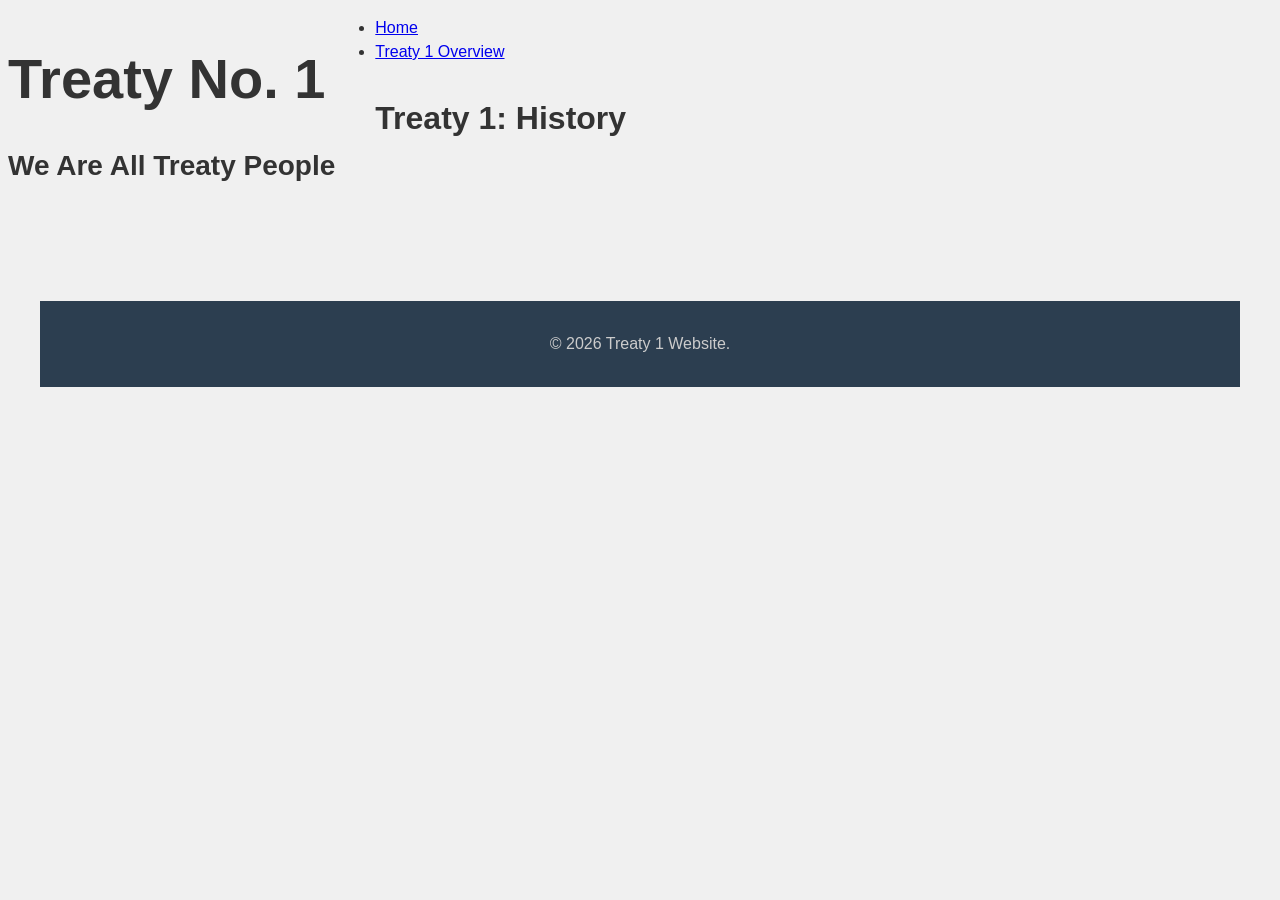
==== About treaties.html @ 109616f6 "Treaty1" ====
<!DOCTYPE html>
<html lang="en">
<head>
    <meta charset="UTF-8">
    <meta name="viewport" content="width=device-width, initial-scale=1.0, user-scalable=yes">
    <title>Treaty 1 | History, Terms & Modern Implementation</title>
    <link rel="stylesheet" href="stylesheet/style.css">
</head>
<body>
    <div class="w3-container w3-teal">
        <header>
            <div class="logo">
                <h1><span>Treaty No. 1</span></h1>
                <p class="tagline">We Are All Treaty People</p >
            </div>
            <nav>
                <ul>
                    <li><a href="index.html">Home</a ></li>
                    <li><a href="About treaties.html" class="active">Treaty 1 Overview</a ></li>
                </ul>
            </nav>
        </header>
        <main>
            <h1>Treaty 1: History</h1>
            <section class="content-block">
                <h2></h2>
                <div class="two-columns">
                    <div>
                        <p>
                        </p>
                    </div>
                    <img src="" alt="">
                </div>
            </section>

            <section class="content-block">
                <h2></h2>
                <div class="two-columns">
                    <figure>
                        <img src="">
                        <figcaption></figcaption>
                    </figure>
                    <figure>
                        <img src="">
                        <figcaption></figcaption>
                    </figure>
                </div>
            </section>

            <section class="content-block">
                <h2></h2>
                <p></p>
            </section>

            <section class="content-block">
                <h2></h2>
                <p></p>
            </section>

            <footer>
                <p>© 2026 Treaty 1 Website.</p>
            </footer>
        </div>
    </body>
</html>
---- stylesheet/style.css ----
body {
  font-family: Arial, Helvetica, sans-serif;
  background-color: #f0f0f0;
  color: #333;
  line-height: 1.5;
}

.nav {
  background-color: #080e51;
  color: white;
  padding: 10px 20px;
  overflow: hidden;
}

.logo {
  float: left;
  font-size: 28px;
  font-weight: bold;
  margin-right: 40px;
  line-height: 50px;
}

.nav nav {
  float: left;
}

.nav nav a {
  color: rgb(248, 246, 246);
  text-decoration: none;
  margin-right: 25px;
  font-size: 18px;
  line-height: 50px;
  display: inline-block;
}

.nav nav a:hover {
  text-decoration: underline;
  color: #f1c40f;
}

.hero {
  background-image: url('images/Backdrop.jpg');
  background-size: cover;
  background-position: center;
  height: 500px;
  position: relative;
  text-align: center;
  color: rgb(255, 255, 255);
}

.hero h1 {
  position: absolute;
  top: 50%; 
  left: 50%;
  transform: translate(-50%, -50%);
  font-size: 60px;
  background-color: rgba(0, 0, 0, 0.5);
  padding: 20px 40px;
  border-radius: 10px;
  width: 80%;
  max-width: 900px;
}


main {
  max-width: 1200px;
  margin: 30px auto;
  padding: 0 20px;
}

.content-row {
  background-color: white;
  margin-bottom: 40px;
  padding: 20px;
  border: 1px solid #ccc;
  border-radius: 8px;
    overflow: hidden;
}

<!--图片列和文字列-->
.col {
  width: 48%;
}

.img-col {
  float: left;
  margin-right: 4%;
}

.text-col {
  float: left;
}

<!--反向布局：图片在右，文字在左-->
.content-row.reverse .img-col {
  float: right;
  margin-left: 4%;
  margin-right: 0;
}

.content-row.reverse .text-col {
  float: left;
}

.img-col img {
  width: 60%;
  height: auto;
  border: 2px solid #aaa;
  border-radius: 5px;
}

.text-col h2 {
  font-size: 28px;
  color: #2c3e50;
  margin-bottom: 15px;
  border-left: 5px solid #e67e22;
  padding-left: 15px;
}

.text-col p {
  font-size: 16px;
  text-align: justify;
  margin-bottom: 15px;
}

.full-width-note {
  background-color: #c9c4c4;
  border-top: 3px solid #e67e22;
  border-bottom: 3px solid #e67e22;
  padding: 30px 20px;
  margin: 40px 0;
  text-align: center;
  font-size: 20px;
  color: #1a2b3c;
}

.full-width-note p {
  max-width: 800px;
  margin: 0 auto;
}

.learn-more {
  background-color: #d5dbdb;
  padding: 30px 20px;
  text-align: center;
  border-radius: 20px;
  margin-top: 35px;
}

.learn-more h2 {
  font-size: 35px;
  color: #352197;
  margin-bottom: 20px;
}

.learn-more nav ul {
  list-style: none;
  padding: 0;
}

.learn-more nav li {
  display: inline-block;
  margin: 0 10px;
}

.learn-more .nav-link {
  display: inline-block;
  background-color: #2c3e50;
  color: white;
  text-decoration: none;
  padding: 10px 25px;
  border-radius: 35px;
  font-size: 18px;
  border: 1px solid #1a2632;
}

.learn-more .nav-link:hover {
  background-color: #31fca8;
  border-color: #e67e22;
}

footer {
  background-color: #2c3e50;
  color: #ccc;
  text-align: center;
  padding: 15px;
  font-size: 16px;
  margin-top: 30px;
}

  .nav nav a {
    margin-right: 15px;
    font-size: 18px;
}

  .hero h1 {
    font-size: 40px;
    padding: 15px 20px;
    width: 90%;
  }
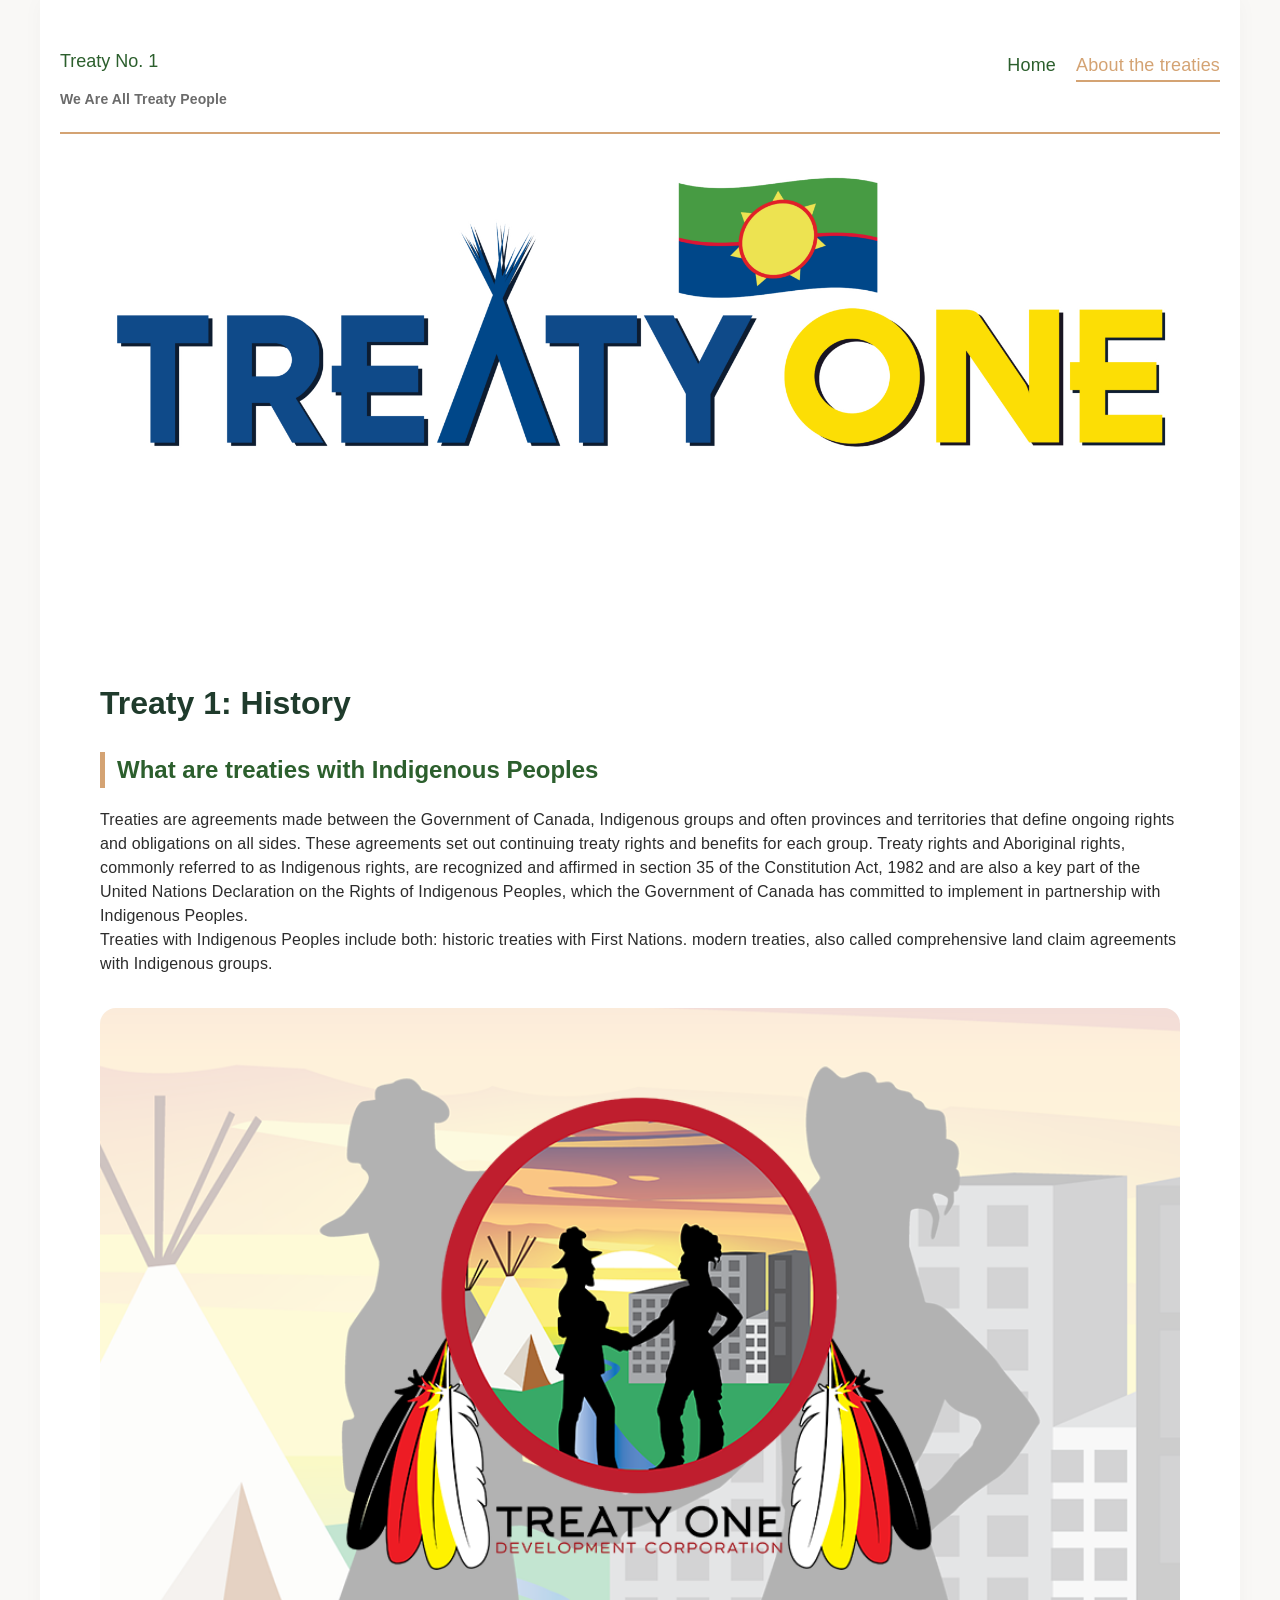
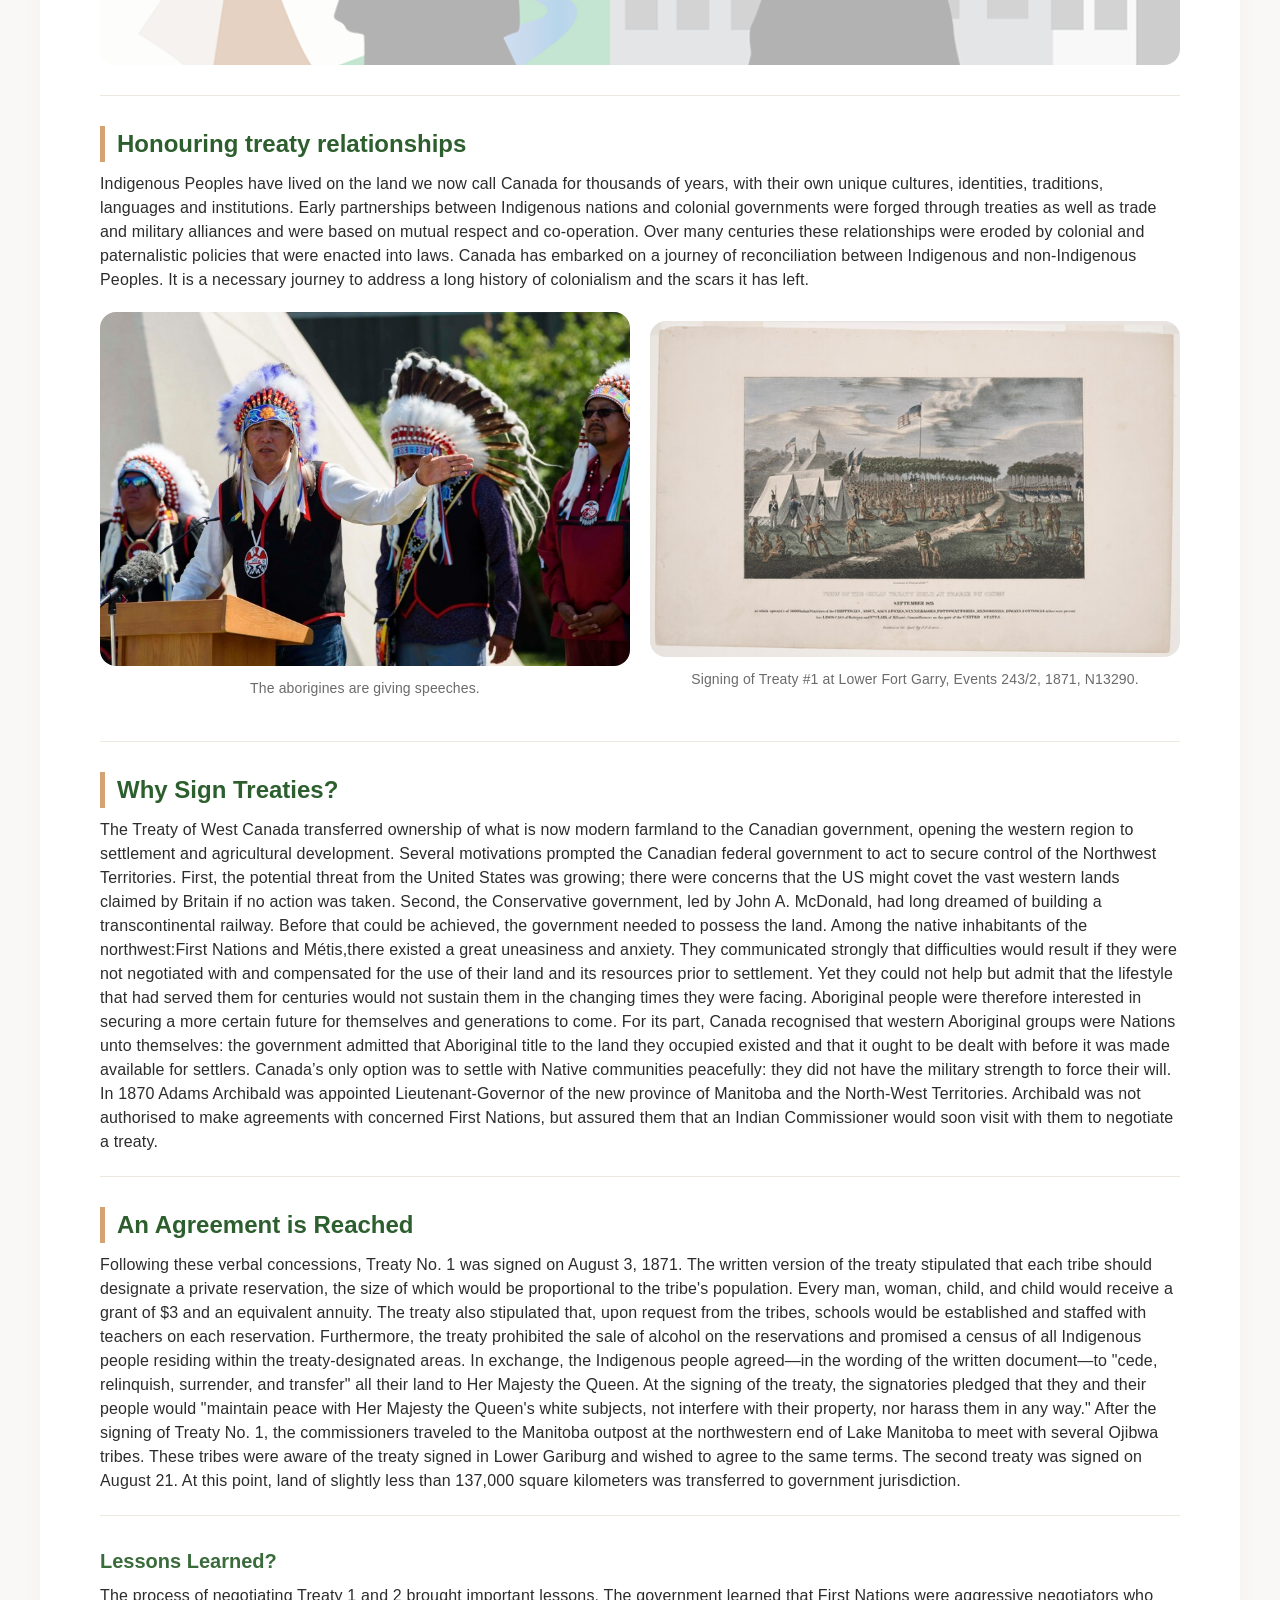
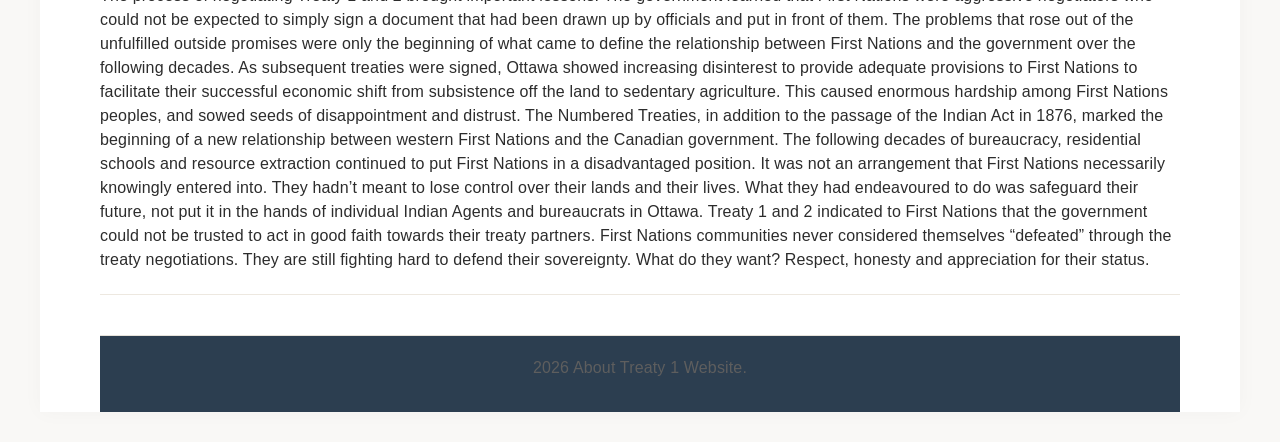
==== commit de035f78: "Treaty 1" ====
--- a/About treaties.html
+++ b/About treaties.html
@@ -1,3 +1,10 @@
+<!--
+Name: Emily Li
+Course:Web Development
+Teacher:Mr.Hardman
+School: PTC
+Date Last Modified: April 12, 2026
+-->
 <!DOCTYPE html>
 <html lang="en">
 <head>
@@ -5,60 +12,110 @@
     <meta name="viewport" content="width=device-width, initial-scale=1.0, user-scalable=yes">
     <title>Treaty 1 | History, Terms & Modern Implementation</title>
     <link rel="stylesheet" href="stylesheet/style.css">
+    <style>
+      .hero img {
+        width: 100%;
+      }
+    </style>
 </head>
 <body>
     <div class="w3-container w3-teal">
         <header>
             <div class="logo">
-                <h1><span>Treaty No. 1</span></h1>
+                <h3><span>Treaty No. 1</span></h3>
                 <p class="tagline">We Are All Treaty People</p >
             </div>
             <nav>
                 <ul>
                     <li><a href="index.html">Home</a ></li>
-                    <li><a href="About treaties.html" class="active">Treaty 1 Overview</a ></li>
+                    <li><a href="About treaties.html" class="active">About the treaties</a ></li>
                 </ul>
             </nav>
         </header>
         <main>
-            <h1>Treaty 1: History</h1>
+            <main>
+            <section class="hero">
+                <img src="images/T1N-Logo.jpg" alt="Treaty 1 Backdrop" class="hero-images" />
+            </section>
+                <h1>Treaty 1: History</h1>
             <section class="content-block">
-                <h2></h2>
+                <h2>What are treaties with Indigenous Peoples</h2>
                 <div class="two-columns">
                     <div>
-                        <p>
+                        <p>Treaties are agreements made between the Government of Canada, Indigenous groups and often provinces and territories that define ongoing rights and obligations on all sides.
+                           These agreements set out continuing treaty rights and benefits for each group. 
+                           Treaty rights and Aboriginal rights, commonly referred to as Indigenous rights, are recognized and affirmed in section 35 of the Constitution Act, 1982 and are also a key part of the United Nations Declaration on the Rights of Indigenous Peoples, which the Government of Canada has committed to implement in partnership with Indigenous Peoples.
+                           <br>
+                           Treaties with Indigenous Peoples include both:
+                           historic treaties with First Nations.
+                           modern treaties, also called comprehensive land claim agreements with Indigenous groups.
                         </p>
                     </div>
-                    <img src="" alt="">
+                    <img src="images/Logo.jpg" alt="Treaty 1 poster">
                 </div>
             </section>
 
             <section class="content-block">
-                <h2></h2>
+                <h2>Honouring treaty relationships</h2>
+                <p>Indigenous Peoples have lived on the land we now call Canada for thousands of years, with their own unique cultures, identities, traditions, languages and institutions.
+                   Early partnerships between Indigenous nations and colonial governments were forged through treaties as well as trade and military alliances and were based on mutual respect and co-operation. 
+                   Over many centuries these relationships were eroded by colonial and paternalistic policies that were enacted into laws.
+                   Canada has embarked on a journey of reconciliation between Indigenous and non-Indigenous Peoples. It is a necessary journey to address a long history of colonialism and the scars it has left.</p>
+                </p>
                 <div class="two-columns">
                     <figure>
-                        <img src="">
-                        <figcaption></figcaption>
+                        <img src="images/TREATY_1_COMMEMORATION.jpg" alt="The aborigines gathered together to give a speeches.">
+                        <figcaption>The aborigines are giving speeches.</figcaption>
                     </figure>
                     <figure>
-                        <img src="">
-                        <figcaption></figcaption>
+                        <img src="images/Great Treaty Held.jpg" alt="The signing of Treaty 1">
+                        <figcaption> Signing of Treaty #1 at Lower Fort Garry, Events 243/2, 1871, N13290.</figcaption>
                     </figure>
                 </div>
             </section>
 
             <section class="content-block">
-                <h2></h2>
-                <p></p>
+                <h2>Why Sign Treaties?</h2>
+                <p>The Treaty of West Canada transferred ownership of what is now modern farmland to the Canadian government, opening the western region to settlement and agricultural development. 
+                   Several motivations prompted the Canadian federal government to act to secure control of the Northwest Territories. First, the potential threat from the United States was growing; 
+                   there were concerns that the US might covet the vast western lands claimed by Britain if no action was taken. Second, the Conservative government, led by John A. McDonald, had long dreamed of building a transcontinental railway. 
+                   Before that could be achieved, the government needed to possess the land.
+                   Among the native inhabitants of the northwest:First Nations and Métis,there existed a great uneasiness and anxiety. They communicated strongly that difficulties would result if they were not negotiated with and compensated for the use of their land and its resources prior to settlement. 
+                   Yet they could not help but admit that the lifestyle that had served them for centuries would not sustain them in the changing times they were facing. Aboriginal people were therefore interested in securing a more certain future for themselves and generations to come.
+                   For its part, Canada recognised that western Aboriginal groups were Nations unto themselves: the government admitted that Aboriginal title to the land they occupied existed and that it ought to be dealt with before it was made available for settlers. 
+                   Canada’s only option was to settle with Native communities peacefully: they did not have the military strength to force their will. In 1870 Adams Archibald was appointed Lieutenant-Governor of the new province of Manitoba and the North-West Territories. 
+                   Archibald was not authorised to make agreements with concerned First Nations, but assured them that an Indian Commissioner would soon visit with them to negotiate a treaty.
+                </p>
             </section>
 
             <section class="content-block">
-                <h2></h2>
-                <p></p>
+                <h2>An Agreement is Reached</h2>
+                <p>Following these verbal concessions, Treaty No. 1 was signed on August 3, 1871. The written version of the treaty stipulated that each tribe should designate a private reservation, the size of which would be proportional to the tribe's population. 
+                    Every man, woman, child, and child would receive a grant of $3 and an equivalent annuity. The treaty also stipulated that, upon request from the tribes, schools would be established and staffed with teachers on each reservation. 
+                    Furthermore, the treaty prohibited the sale of alcohol on the reservations and promised a census of all Indigenous people residing within the treaty-designated areas.
+                   In exchange, the Indigenous people agreed—in the wording of the written document—to "cede, relinquish, surrender, and transfer" all their land to Her Majesty the Queen. 
+                   At the signing of the treaty, the signatories pledged that they and their people would "maintain peace with Her Majesty the Queen's white subjects, not interfere with their property, nor harass them in any way." 
+                   After the signing of Treaty No. 1, the commissioners traveled to the Manitoba outpost at the northwestern end of Lake Manitoba to meet with several Ojibwa tribes. These tribes were aware of the treaty signed in Lower Gariburg and wished to agree to the same terms. 
+                   The second treaty was signed on August 21. At this point, land of slightly less than 137,000 square kilometers was transferred to government jurisdiction.
+                </p>
+            </section>
+
+            <section class="content-block">
+                <h3>Lessons Learned?</h3>
+                <p>The process of negotiating Treaty 1 and 2 brought important lessons. The government learned that First Nations were aggressive negotiators who could not be expected to simply sign a document that had been drawn up by officials and put in front of them. 
+                   The problems that rose out of the unfulfilled outside promises were only the beginning of what came to define the relationship between First Nations and the government over the following decades. 
+                   As subsequent treaties were signed, Ottawa showed increasing disinterest to provide adequate provisions to First Nations to facilitate their successful economic shift from subsistence off the land to sedentary agriculture. 
+                   This caused enormous hardship among First Nations peoples, and sowed seeds of disappointment and distrust.
+                   The Numbered Treaties, in addition to the passage of the Indian Act in 1876, marked the beginning of a new relationship between western First Nations and the Canadian government. The following decades of bureaucracy, residential schools and resource extraction continued to put First Nations in a disadvantaged position. 
+                   It was not an arrangement that First Nations necessarily knowingly entered into. 
+                   They hadn’t meant to lose control over their lands and their lives. 
+                   What they had endeavoured to do was safeguard their future, not put it in the hands of individual Indian Agents and bureaucrats in Ottawa. Treaty 1 and 2 indicated to First Nations that the government could not be trusted to act in good faith towards their treaty partners.
+                   First Nations communities never considered themselves “defeated” through the treaty negotiations. They are still fighting hard to defend their sovereignty. What do they want? Respect, honesty and appreciation for their status.
+                </p>
             </section>
 
             <footer>
-                <p>© 2026 Treaty 1 Website.</p>
+                <p>2026 About Treaty 1 Website.</p>
             </footer>
         </div>
     </body>
--- a/stylesheet/style.css
+++ b/stylesheet/style.css
@@ -50,7 +50,7 @@
 
 .hero h1 {
   position: absolute;
-  top: 50%; 
+  top: 50%;
   left: 50%;
   transform: translate(-50%, -50%);
   font-size: 60px;
@@ -74,11 +74,10 @@
   padding: 20px;
   border: 1px solid #ccc;
   border-radius: 8px;
-    overflow: hidden;
-}
-
-<!--图片列和文字列-->
-.col {
+  overflow: hidden;
+}
+
+<!--图片列和文字列-->.col {
   width: 48%;
 }
 
@@ -91,8 +90,7 @@
   float: left;
 }
 
-<!--反向布局：图片在右，文字在左-->
-.content-row.reverse .img-col {
+<!--反向布局：图片在右，文字在左-->.content-row.reverse .img-col {
   float: right;
   margin-left: 4%;
   margin-right: 0;
@@ -188,13 +186,254 @@
   margin-top: 30px;
 }
 
-  .nav nav a {
-    margin-right: 15px;
-    font-size: 18px;
-}
-
-  .hero h1 {
-    font-size: 40px;
-    padding: 15px 20px;
-    width: 90%;
+.nav nav a {
+  margin-right: 15px;
+  font-size: 18px;
+}
+
+.hero h1 {
+  font-size: 40px;
+  padding: 15px 20px;
+  width: 90%;
+}
+
+
+html {
+  font-size: 62.5%;
+  line-height: 1.5;
+}
+
+body {
+  font-size: 1.6rem;
+}
+
+* {
+  margin: 0;
+  padding: 0;
+  box-sizing: border-box;
+}
+
+body {
+  font-family: 'Segoe UI', Roboto, Helvetica, Arial, sans-serif;
+  background-color: #F9F8F6;
+  color: #2C2C2C;
+}
+
+.w3-container {
+  max-width: 1200px;
+  margin: 0 auto;
+  padding: 0 2rem;
+  background-color: #FFFFFF;
+  box-shadow: 0 0 20px rgba(0, 0, 0, 0.03);
+}
+
+.w3-teal {
+  background-color: #FFFFFF;
+}
+
+header {
+  display: flex;
+  justify-content: space-between;
+  align-items: center;
+  flex-wrap: wrap;
+  padding: 2rem 0 1rem;
+  border-bottom: 2px solid #D4A373;
+  margin-bottom: 2rem;
+}
+
+.logo h3 {
+  font-size: 2rem;
+  margin-bottom: 0;
+  color: #2C5F2D;
+}
+
+.logo h3 span {
+  font-size: 1.8rem;
+  font-weight: normal;
+}
+
+.tagline {
+  font-size: 1.4rem;
+  color: #6B6B6B;
+  margin-top: 0.3rem;
+}
+
+nav ul {
+  display: flex;
+  gap: 2rem;
+  list-style: none;
+}
+
+nav a {
+  text-decoration: none;
+  font-size: 1.8rem;
+  font-weight: 500;
+  color: #2C5F2D;
+  padding: 0.5rem 0;
+  transition: color 0.2s;
+}
+
+nav a:hover,
+nav a.active {
+  color: #D4A373;
+  border-bottom: 2px solid #D4A373;
+}
+
+h1 {
+  font-size: 3.2rem;
+  font-weight: 700;
+  line-height: 1.2;
+  color: #1F3B2C;
+  margin: 1.5rem 0 1rem;
+}
+
+h2 {
+  font-size: 2.4rem;
+  font-weight: 600;
+  margin: 2rem 0 1rem;
+  color: #2C5F2D;
+  border-left: 5px solid #D4A373;
+  padding-left: 1.2rem;
+}
+
+h3 {
+  font-size: 2rem;
+  font-weight: 600;
+  margin: 1.5rem 0 0.8rem;
+  color: #3A6B3B;
+}
+
+p,
+li,
+figcaption {
+  font-size: 1.6rem;
+  line-height: 1.5;
+  letter-spacing: 0.01em;
+  word-spacing: normal;
+  margin-bottom: 1.2rem;
+}
+
+ul,
+ol {
+  margin-bottom: 1.2rem;
+  padding-left: 2rem;
+}
+
+li {
+  margin: 0.6rem 0;
+}
+
+.content-block {
+  margin: 3rem 0;
+  padding-bottom: 1rem;
+  border-bottom: 1px solid #EDE8E0;
+}
+
+.two-columns {
+  display: flex;
+  flex-wrap: wrap;
+  gap: 2rem;
+  margin: 2rem 0;
+  align-items: center;
+}
+
+.two-columns>div,
+.two-columns>figure {
+  flex: 1;
+}
+
+.two-columns img {
+  width: 100%;
+  border-radius: 16px;
+}
+
+figure {
+  margin: 0;
+}
+
+figcaption {
+  font-size: 1.4rem;
+  color: #6B6B6B;
+  text-align: center;
+  margin-top: 0.5rem;
+}
+
+.hero {
+  position: relative;
+  margin-bottom: 2rem;
+  border-radius: 16px;
+  overflow: hidden;
+}
+
+.hero img {
+  width: 100%;
+  max-height: 400px;
+  object-fit: cover;
+  display: block;
+}
+
+.hero-images {
+  width: 100%;
+}
+
+a:not(nav a) {
+  color: #2C5F2D;
+  text-decoration-thickness: 2px;
+}
+
+a:not(nav a):hover {
+  color: #D4A373;
+}
+
+button,
+.button,
+.quick-facts a {
+  display: inline-block;
+  background-color: #2C5F2D;
+  color: white;
+  padding: 0.8rem 1.6rem;
+  border-radius: 8px;
+  font-weight: 600;
+  text-decoration: none;
+  transition: background-color 0.2s;
+}
+
+button:hover,
+.button:hover,
+.quick-facts a:hover {
+  background-color: #D4A373;
+  color: #1F1F1F;
+}
+
+footer {
+  margin-top: 4rem;
+  padding: 2rem 0;
+  text-align: center;
+  border-top: 1px solid #E6E2DA;
+  font-size: 1.4rem;
+  color: #5E5E5E;
+}
+
+@media (max-width: 768px) {
+  header {
+    flex-direction: column;
+    text-align: center;
+    gap: 1rem;
   }
+
+  .two-columns {
+    flex-direction: column;
+  }
+
+  .w3-container {
+    padding: 0 1.5rem;
+  }
+
+  h1 {
+    font-size: 2.8rem;
+  }
+
+  h2 {
+    font-size: 2.2rem;
+  }
+}
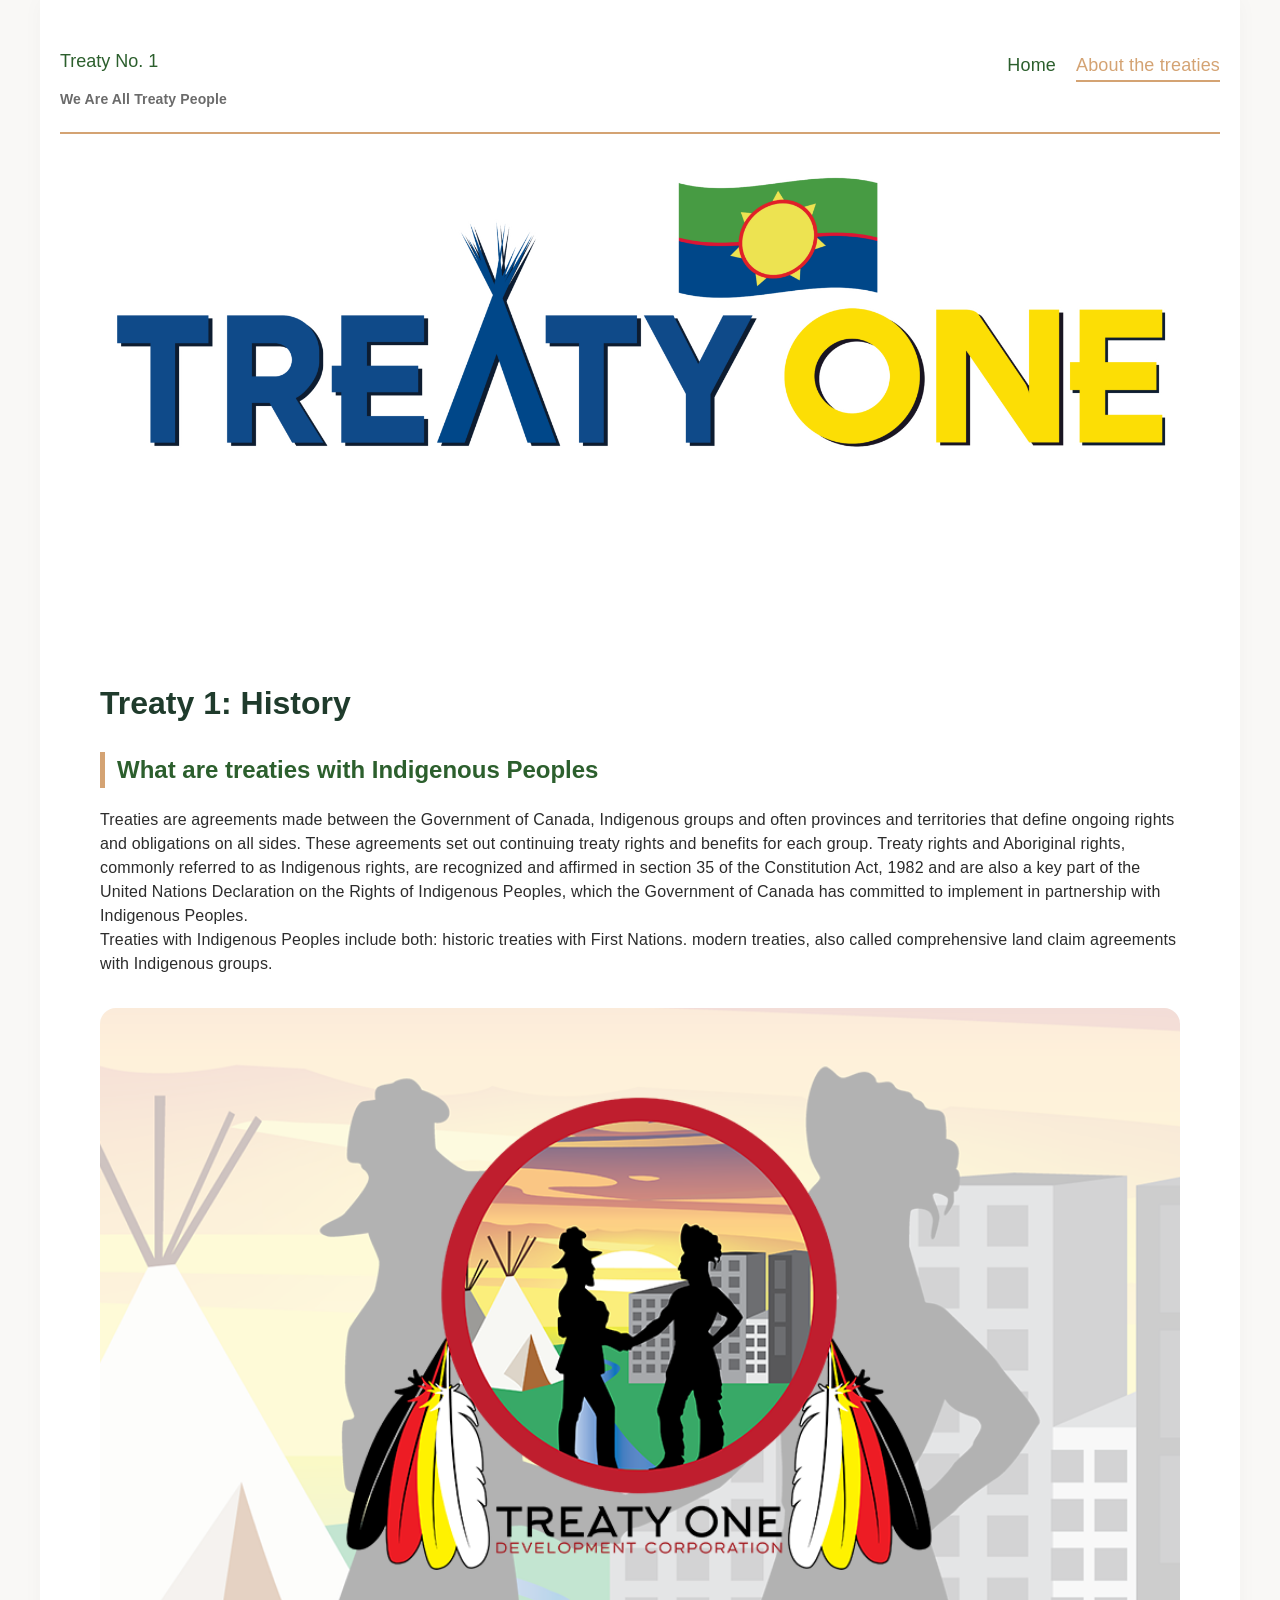
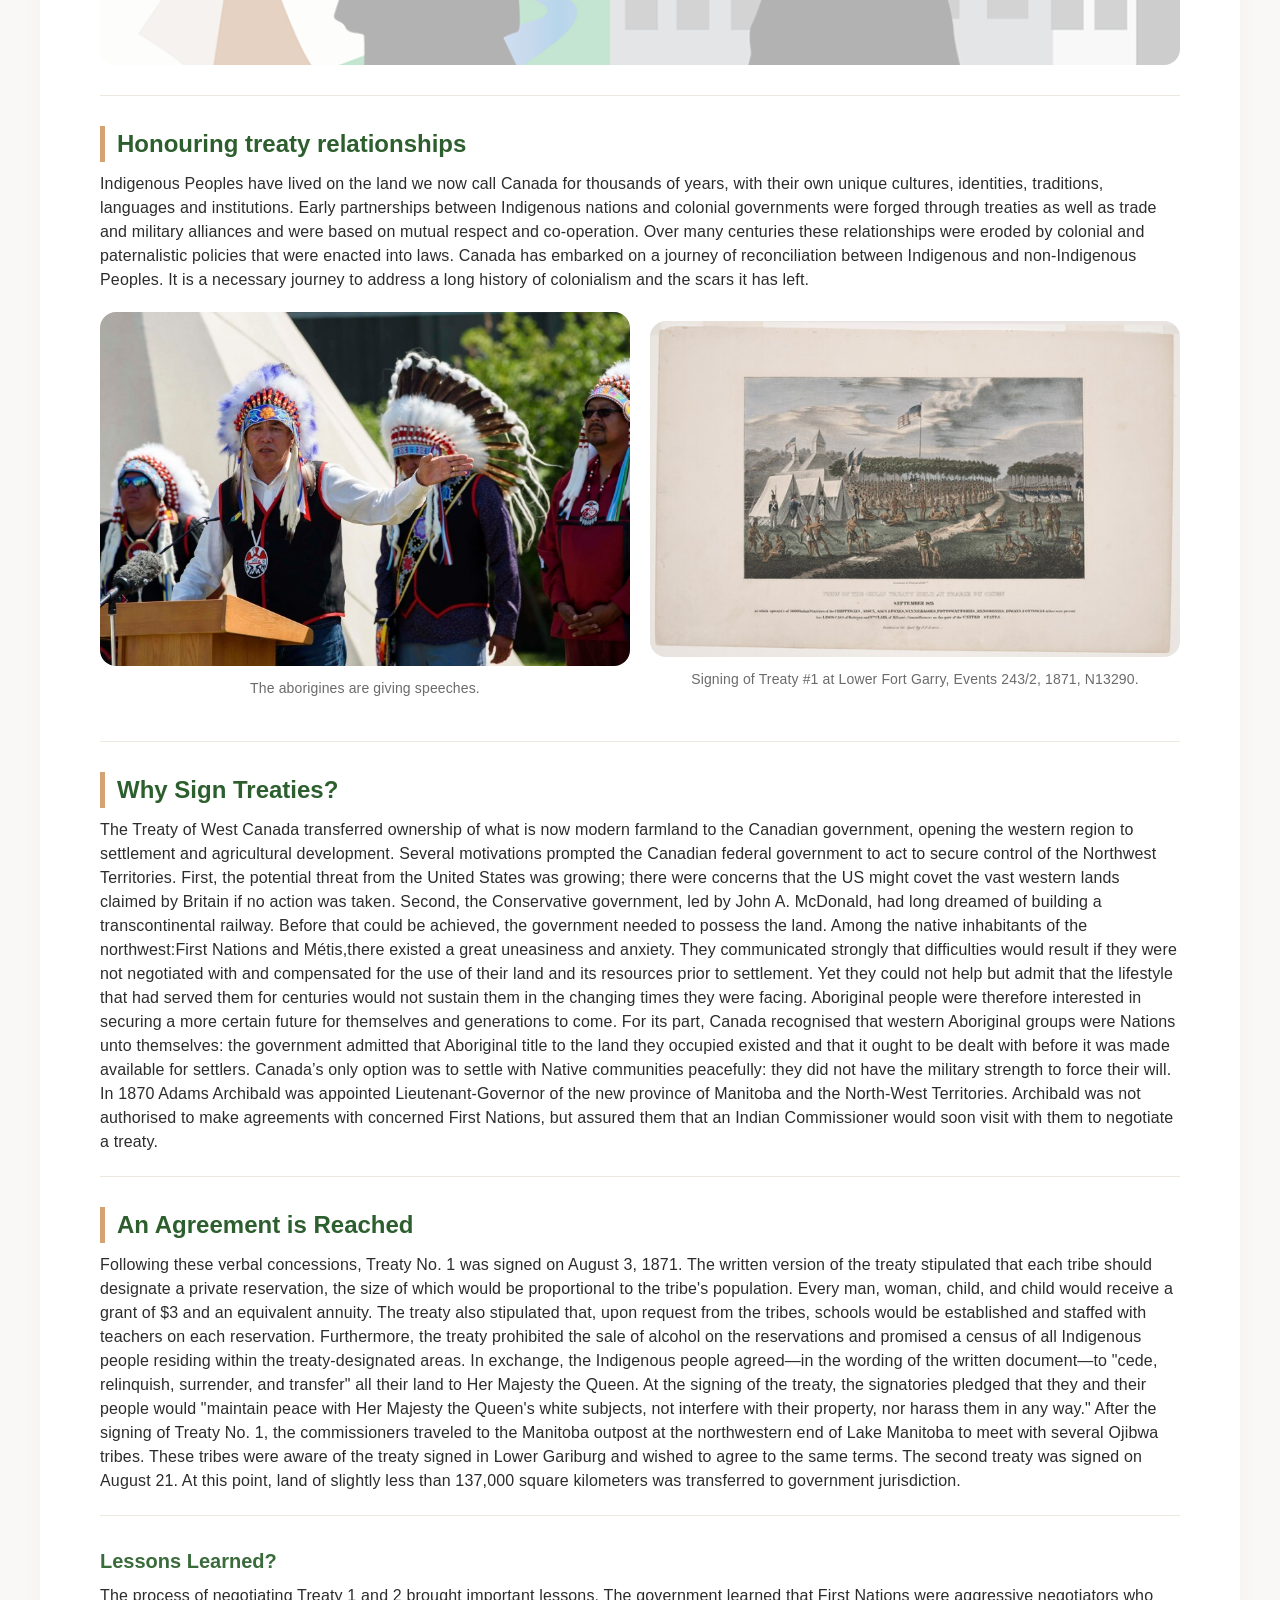
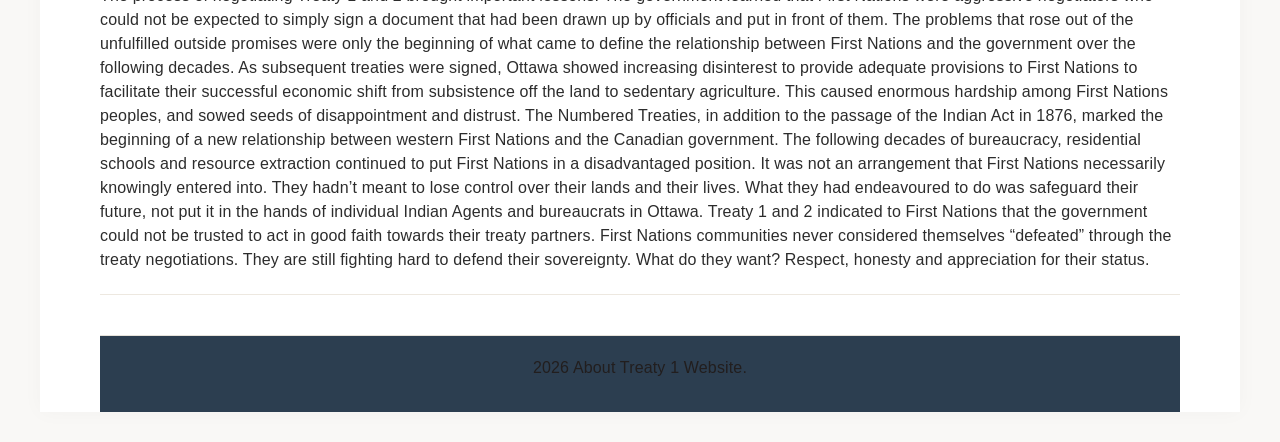
==== commit 998f1ca8: "Treaty 1" ====
--- a/About treaties.html
+++ b/About treaties.html
@@ -37,6 +37,8 @@
             <section class="hero">
                 <img src="images/T1N-Logo.jpg" alt="Treaty 1 Backdrop" class="hero-images" />
             </section>
+            <!-- Content Sections -->
+            <!-- About the Treaty History Section -->
                 <h1>Treaty 1: History</h1>
             <section class="content-block">
                 <h2>What are treaties with Indigenous Peoples</h2>
@@ -55,6 +57,7 @@
                 </div>
             </section>
 
+            <!-- Honouring treaty relationships Section -->
             <section class="content-block">
                 <h2>Honouring treaty relationships</h2>
                 <p>Indigenous Peoples have lived on the land we now call Canada for thousands of years, with their own unique cultures, identities, traditions, languages and institutions.
@@ -74,6 +77,7 @@
                 </div>
             </section>
 
+            <!-- Why sign treaties Section -->
             <section class="content-block">
                 <h2>Why Sign Treaties?</h2>
                 <p>The Treaty of West Canada transferred ownership of what is now modern farmland to the Canadian government, opening the western region to settlement and agricultural development. 
@@ -88,6 +92,7 @@
                 </p>
             </section>
 
+            <!-- An Agreement is Reached Section -->
             <section class="content-block">
                 <h2>An Agreement is Reached</h2>
                 <p>Following these verbal concessions, Treaty No. 1 was signed on August 3, 1871. The written version of the treaty stipulated that each tribe should designate a private reservation, the size of which would be proportional to the tribe's population. 
@@ -100,6 +105,7 @@
                 </p>
             </section>
 
+            <!-- Lessons Learned Section -->
             <section class="content-block">
                 <h3>Lessons Learned?</h3>
                 <p>The process of negotiating Treaty 1 and 2 brought important lessons. The government learned that First Nations were aggressive negotiators who could not be expected to simply sign a document that had been drawn up by officials and put in front of them. 
@@ -114,6 +120,7 @@
                 </p>
             </section>
 
+            <!-- Footer Section -->
             <footer>
                 <p>2026 About Treaty 1 Website.</p>
             </footer>
--- a/stylesheet/style.css
+++ b/stylesheet/style.css
@@ -377,19 +377,19 @@
 }
 
 a:not(nav a) {
-  color: #2C5F2D;
+  color: #242725;
   text-decoration-thickness: 2px;
 }
 
 a:not(nav a):hover {
-  color: #D4A373;
+  color: #edf164;
 }
 
 button,
 .button,
 .quick-facts a {
   display: inline-block;
-  background-color: #2C5F2D;
+  background-color: #8c9c32;
   color: white;
   padding: 0.8rem 1.6rem;
   border-radius: 8px;
@@ -411,7 +411,7 @@
   text-align: center;
   border-top: 1px solid #E6E2DA;
   font-size: 1.4rem;
-  color: #5E5E5E;
+  color: #221e1e;
 }
 
 @media (max-width: 768px) {
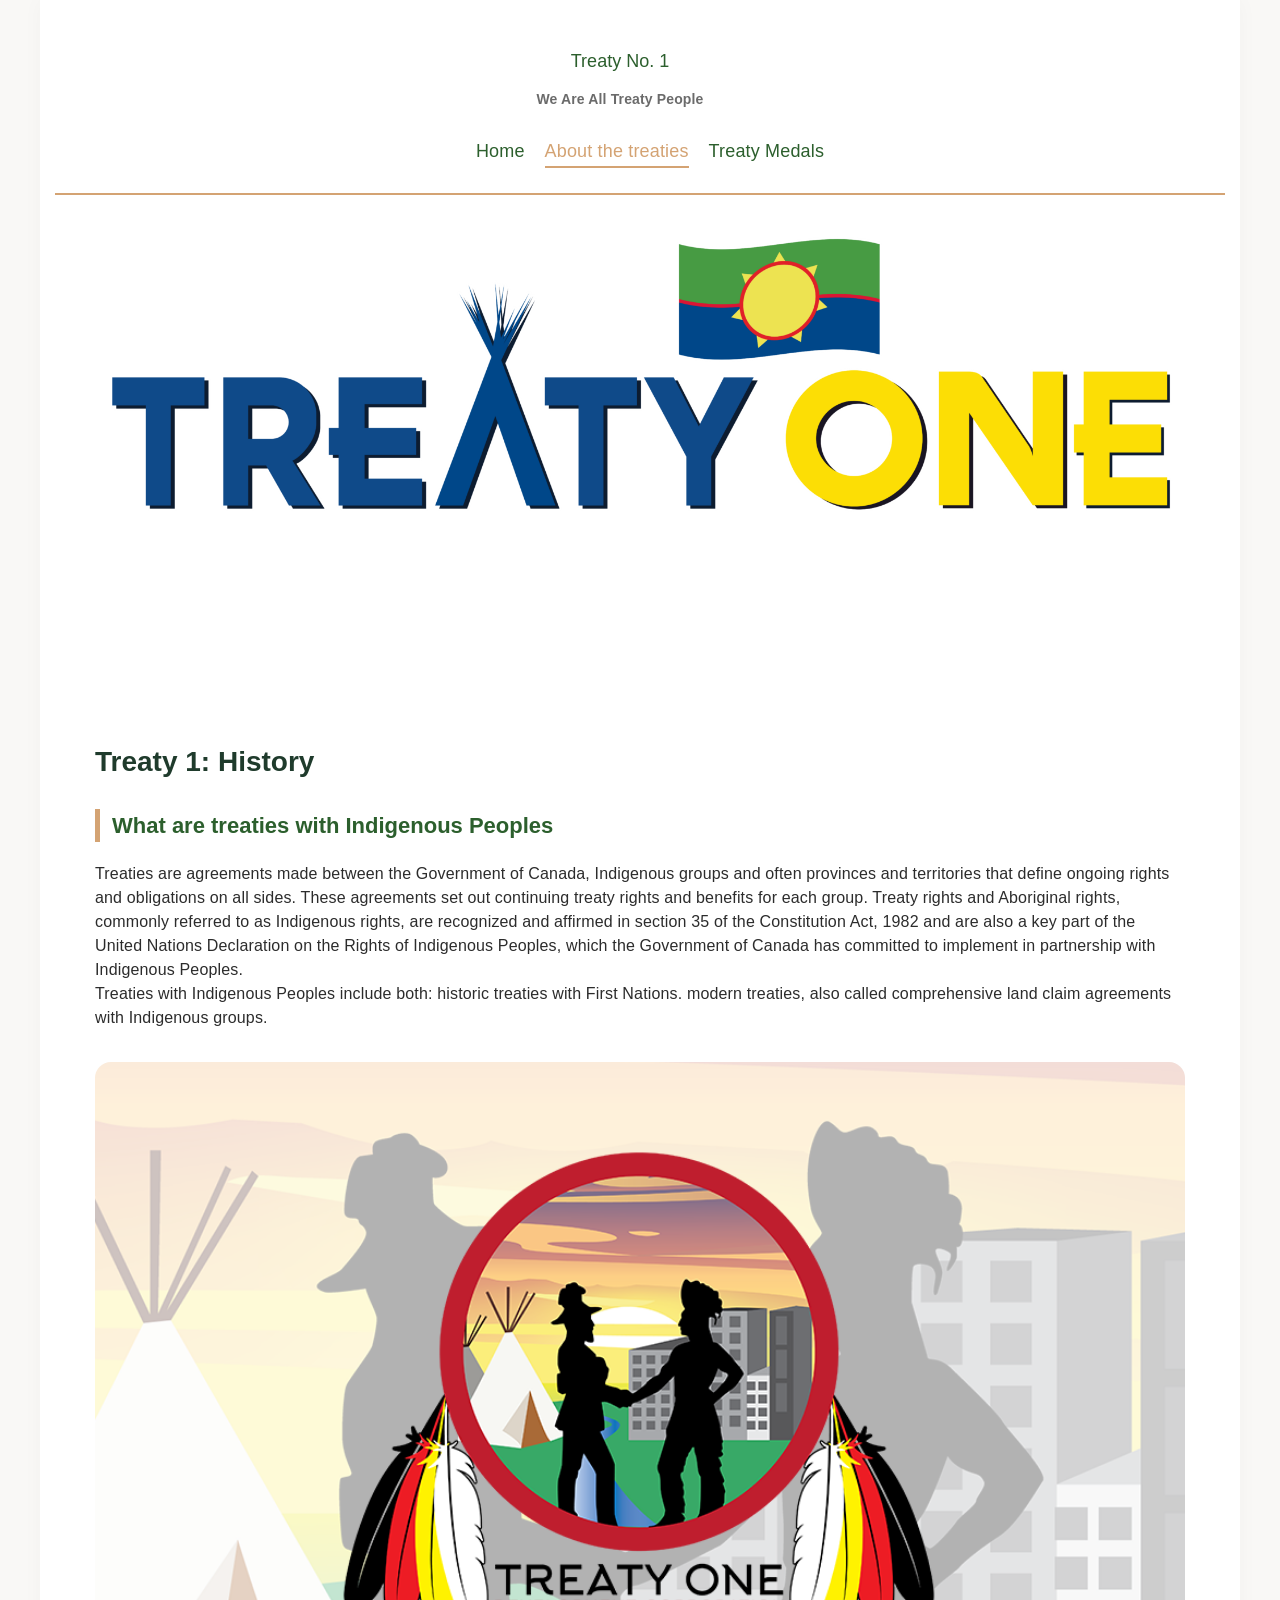
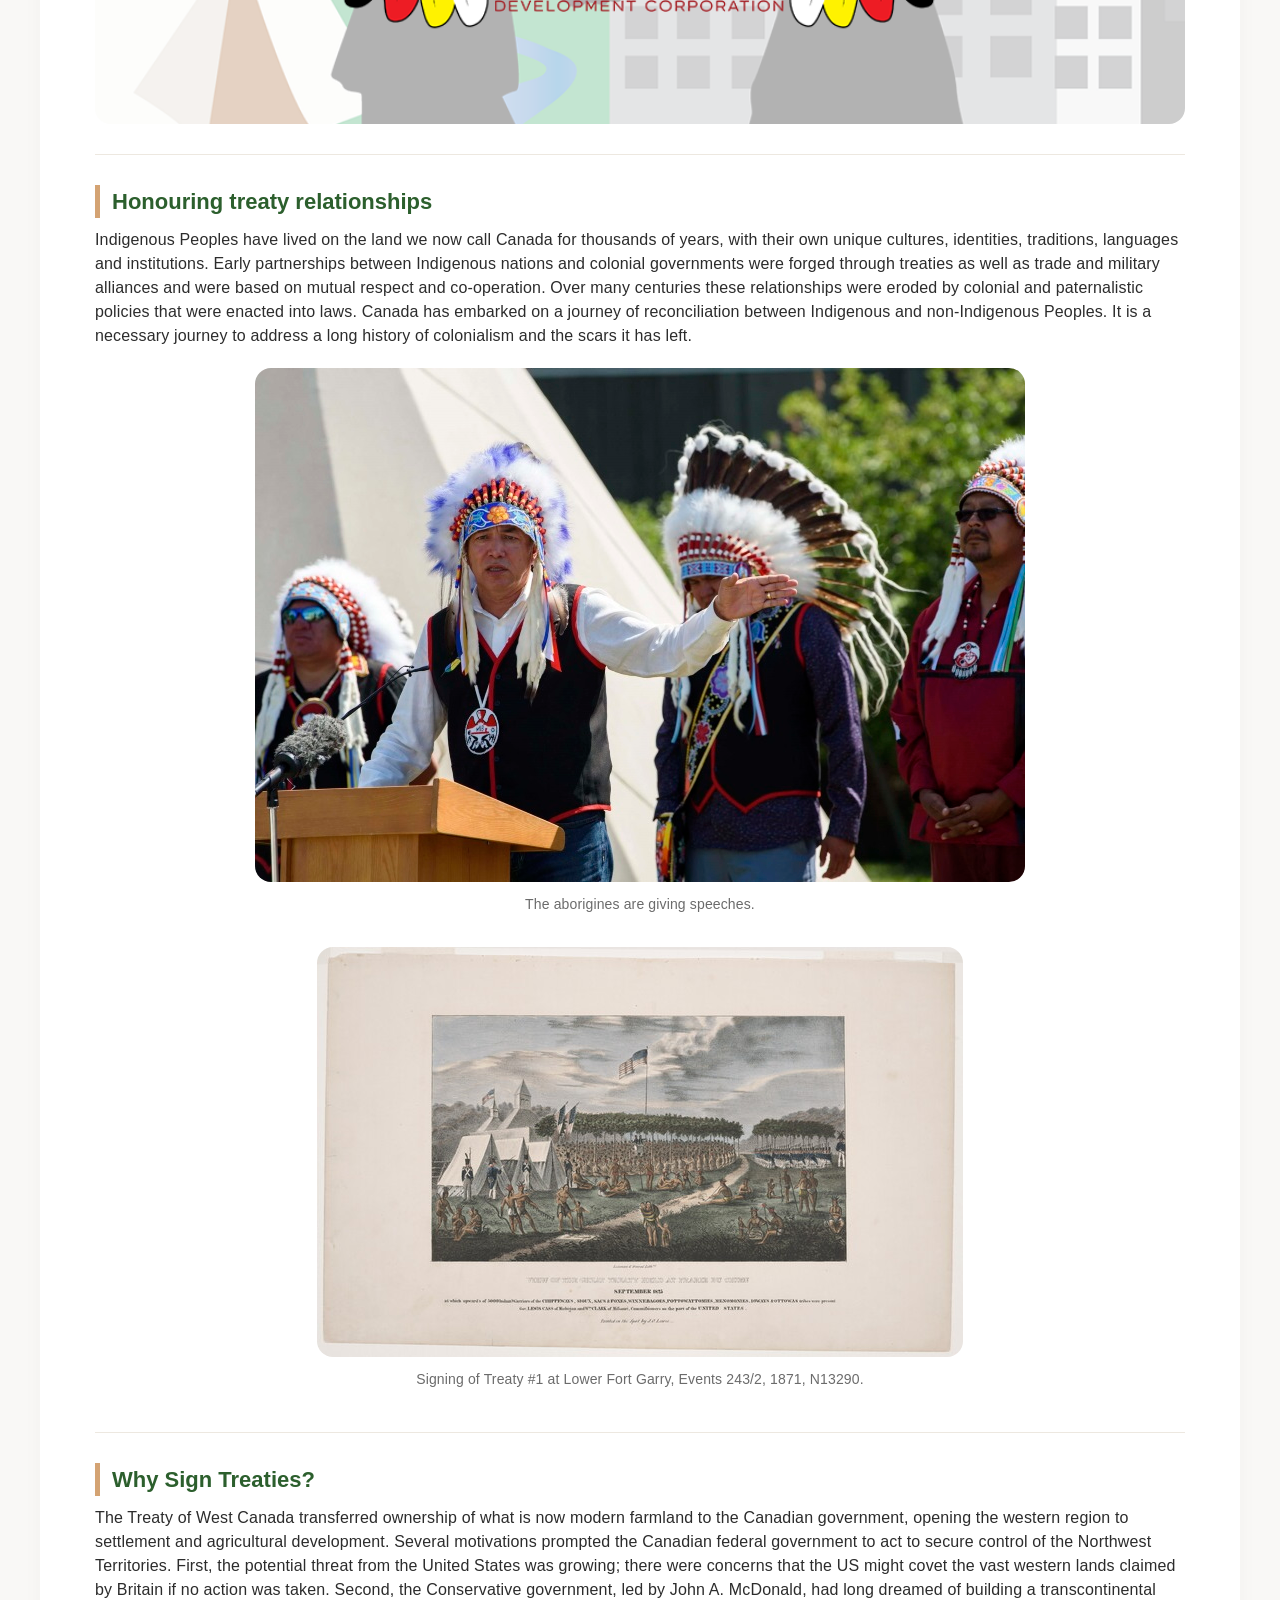
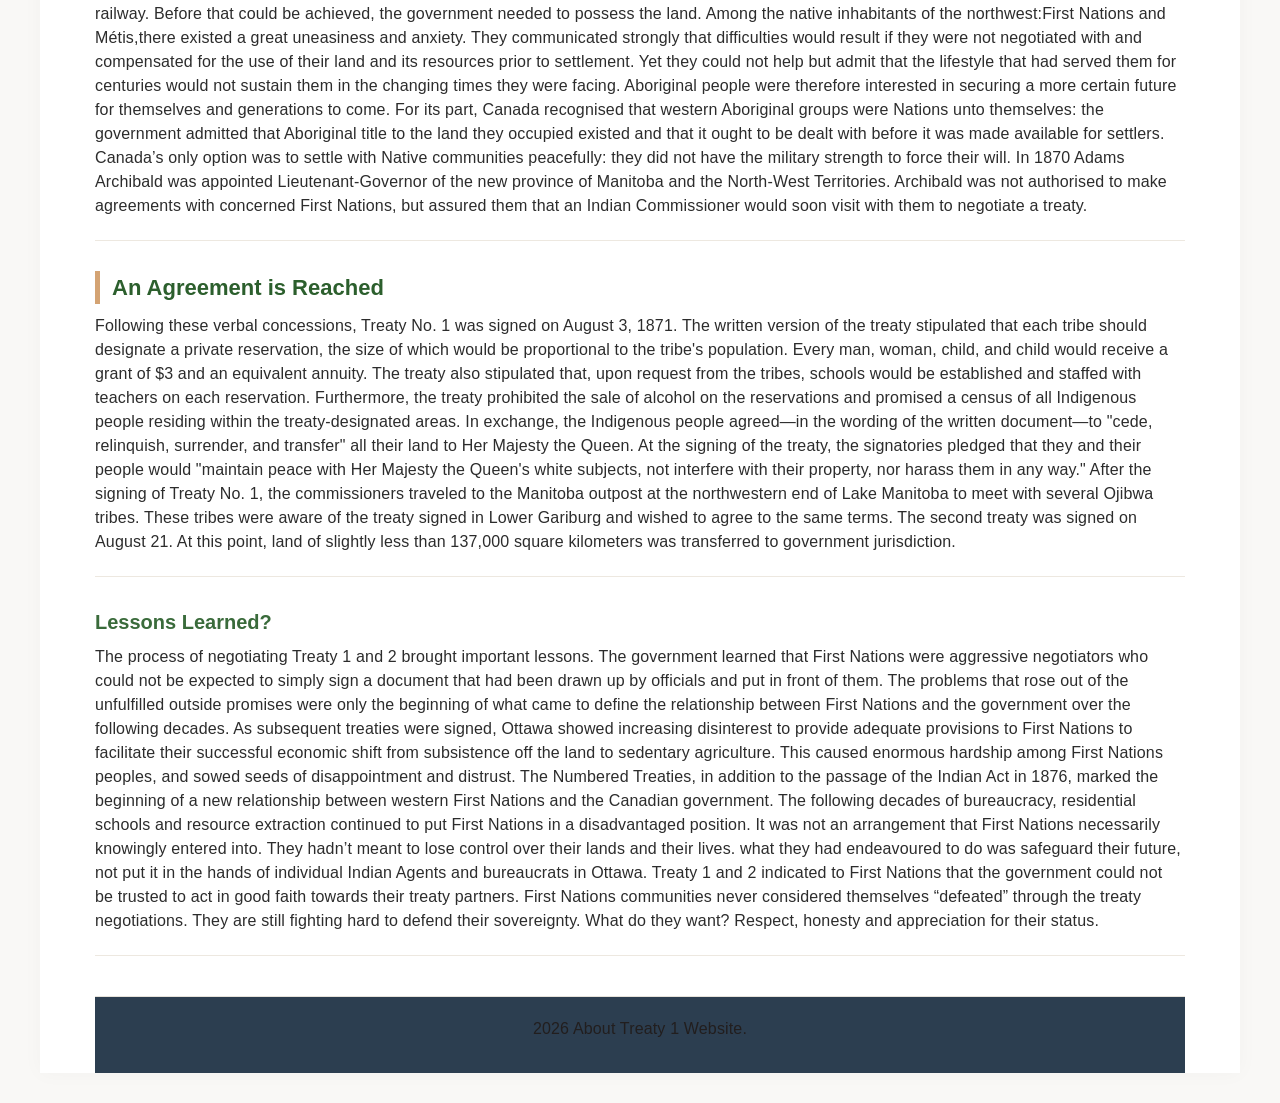
==== commit 369cb3e8: "1" ====
--- a/About treaties.html
+++ b/About treaties.html
@@ -13,9 +13,9 @@
     <title>Treaty 1 | History, Terms & Modern Implementation</title>
     <link rel="stylesheet" href="stylesheet/style.css">
     <style>
-      .hero img {
+    .hero img {
         width: 100%;
-      }
+    }
     </style>
 </head>
 <body>
@@ -29,6 +29,7 @@
                 <ul>
                     <li><a href="index.html">Home</a ></li>
                     <li><a href="About treaties.html" class="active">About the treaties</a ></li>
+                    <li><a href="Treaty Medals.html">Treaty Medals</a ></li>
                 </ul>
             </nav>
         </header>
@@ -45,13 +46,13 @@
                 <div class="two-columns">
                     <div>
                         <p>Treaties are agreements made between the Government of Canada, Indigenous groups and often provinces and territories that define ongoing rights and obligations on all sides.
-                           These agreements set out continuing treaty rights and benefits for each group. 
-                           Treaty rights and Aboriginal rights, commonly referred to as Indigenous rights, are recognized and affirmed in section 35 of the Constitution Act, 1982 and are also a key part of the United Nations Declaration on the Rights of Indigenous Peoples, which the Government of Canada has committed to implement in partnership with Indigenous Peoples.
-                           <br>
-                           Treaties with Indigenous Peoples include both:
-                           historic treaties with First Nations.
-                           modern treaties, also called comprehensive land claim agreements with Indigenous groups.
-                        </p>
+                        These agreements set out continuing treaty rights and benefits for each group. 
+                        Treaty rights and Aboriginal rights, commonly referred to as Indigenous rights, are recognized and affirmed in section 35 of the Constitution Act, 1982 and are also a key part of the United Nations Declaration on the Rights of Indigenous Peoples, which the Government of Canada has committed to implement in partnership with Indigenous Peoples.
+                        <br>
+                        Treaties with Indigenous Peoples include both:
+                        historic treaties with First Nations.
+                        modern treaties, also called comprehensive land claim agreements with Indigenous groups.
+                    </p>
                     </div>
                     <img src="images/Logo.jpg" alt="Treaty 1 poster">
                 </div>
@@ -61,9 +62,9 @@
             <section class="content-block">
                 <h2>Honouring treaty relationships</h2>
                 <p>Indigenous Peoples have lived on the land we now call Canada for thousands of years, with their own unique cultures, identities, traditions, languages and institutions.
-                   Early partnerships between Indigenous nations and colonial governments were forged through treaties as well as trade and military alliances and were based on mutual respect and co-operation. 
-                   Over many centuries these relationships were eroded by colonial and paternalistic policies that were enacted into laws.
-                   Canada has embarked on a journey of reconciliation between Indigenous and non-Indigenous Peoples. It is a necessary journey to address a long history of colonialism and the scars it has left.</p>
+                    Early partnerships between Indigenous nations and colonial governments were forged through treaties as well as trade and military alliances and were based on mutual respect and co-operation. 
+                    Over many centuries these relationships were eroded by colonial and paternalistic policies that were enacted into laws.
+                    Canada has embarked on a journey of reconciliation between Indigenous and non-Indigenous Peoples. It is a necessary journey to address a long history of colonialism and the scars it has left.
                 </p>
                 <div class="two-columns">
                     <figure>
@@ -81,14 +82,14 @@
             <section class="content-block">
                 <h2>Why Sign Treaties?</h2>
                 <p>The Treaty of West Canada transferred ownership of what is now modern farmland to the Canadian government, opening the western region to settlement and agricultural development. 
-                   Several motivations prompted the Canadian federal government to act to secure control of the Northwest Territories. First, the potential threat from the United States was growing; 
-                   there were concerns that the US might covet the vast western lands claimed by Britain if no action was taken. Second, the Conservative government, led by John A. McDonald, had long dreamed of building a transcontinental railway. 
-                   Before that could be achieved, the government needed to possess the land.
-                   Among the native inhabitants of the northwest:First Nations and Métis,there existed a great uneasiness and anxiety. They communicated strongly that difficulties would result if they were not negotiated with and compensated for the use of their land and its resources prior to settlement. 
-                   Yet they could not help but admit that the lifestyle that had served them for centuries would not sustain them in the changing times they were facing. Aboriginal people were therefore interested in securing a more certain future for themselves and generations to come.
-                   For its part, Canada recognised that western Aboriginal groups were Nations unto themselves: the government admitted that Aboriginal title to the land they occupied existed and that it ought to be dealt with before it was made available for settlers. 
-                   Canada’s only option was to settle with Native communities peacefully: they did not have the military strength to force their will. In 1870 Adams Archibald was appointed Lieutenant-Governor of the new province of Manitoba and the North-West Territories. 
-                   Archibald was not authorised to make agreements with concerned First Nations, but assured them that an Indian Commissioner would soon visit with them to negotiate a treaty.
+                    Several motivations prompted the Canadian federal government to act to secure control of the Northwest Territories. First, the potential threat from the United States was growing; 
+                    there were concerns that the US might covet the vast western lands claimed by Britain if no action was taken. Second, the Conservative government, led by John A. McDonald, had long dreamed of building a transcontinental railway. 
+                    Before that could be achieved, the government needed to possess the land.
+                    Among the native inhabitants of the northwest:First Nations and Métis,there existed a great uneasiness and anxiety. They communicated strongly that difficulties would result if they were not negotiated with and compensated for the use of their land and its resources prior to settlement. 
+                    Yet they could not help but admit that the lifestyle that had served them for centuries would not sustain them in the changing times they were facing. Aboriginal people were therefore interested in securing a more certain future for themselves and generations to come.
+                    For its part, Canada recognised that western Aboriginal groups were Nations unto themselves: the government admitted that Aboriginal title to the land they occupied existed and that it ought to be dealt with before it was made available for settlers. 
+                    Canada’s only option was to settle with Native communities peacefully: they did not have the military strength to force their will. In 1870 Adams Archibald was appointed Lieutenant-Governor of the new province of Manitoba and the North-West Territories. 
+                    Archibald was not authorised to make agreements with concerned First Nations, but assured them that an Indian Commissioner would soon visit with them to negotiate a treaty.
                 </p>
             </section>
 
@@ -98,10 +99,10 @@
                 <p>Following these verbal concessions, Treaty No. 1 was signed on August 3, 1871. The written version of the treaty stipulated that each tribe should designate a private reservation, the size of which would be proportional to the tribe's population. 
                     Every man, woman, child, and child would receive a grant of $3 and an equivalent annuity. The treaty also stipulated that, upon request from the tribes, schools would be established and staffed with teachers on each reservation. 
                     Furthermore, the treaty prohibited the sale of alcohol on the reservations and promised a census of all Indigenous people residing within the treaty-designated areas.
-                   In exchange, the Indigenous people agreed—in the wording of the written document—to "cede, relinquish, surrender, and transfer" all their land to Her Majesty the Queen. 
-                   At the signing of the treaty, the signatories pledged that they and their people would "maintain peace with Her Majesty the Queen's white subjects, not interfere with their property, nor harass them in any way." 
-                   After the signing of Treaty No. 1, the commissioners traveled to the Manitoba outpost at the northwestern end of Lake Manitoba to meet with several Ojibwa tribes. These tribes were aware of the treaty signed in Lower Gariburg and wished to agree to the same terms. 
-                   The second treaty was signed on August 21. At this point, land of slightly less than 137,000 square kilometers was transferred to government jurisdiction.
+                    In exchange, the Indigenous people agreed—in the wording of the written document—to "cede, relinquish, surrender, and transfer" all their land to Her Majesty the Queen. 
+                    At the signing of the treaty, the signatories pledged that they and their people would "maintain peace with Her Majesty the Queen's white subjects, not interfere with their property, nor harass them in any way." 
+                    After the signing of Treaty No. 1, the commissioners traveled to the Manitoba outpost at the northwestern end of Lake Manitoba to meet with several Ojibwa tribes. These tribes were aware of the treaty signed in Lower Gariburg and wished to agree to the same terms. 
+                    The second treaty was signed on August 21. At this point, land of slightly less than 137,000 square kilometers was transferred to government jurisdiction.
                 </p>
             </section>
 
@@ -109,14 +110,14 @@
             <section class="content-block">
                 <h3>Lessons Learned?</h3>
                 <p>The process of negotiating Treaty 1 and 2 brought important lessons. The government learned that First Nations were aggressive negotiators who could not be expected to simply sign a document that had been drawn up by officials and put in front of them. 
-                   The problems that rose out of the unfulfilled outside promises were only the beginning of what came to define the relationship between First Nations and the government over the following decades. 
-                   As subsequent treaties were signed, Ottawa showed increasing disinterest to provide adequate provisions to First Nations to facilitate their successful economic shift from subsistence off the land to sedentary agriculture. 
-                   This caused enormous hardship among First Nations peoples, and sowed seeds of disappointment and distrust.
-                   The Numbered Treaties, in addition to the passage of the Indian Act in 1876, marked the beginning of a new relationship between western First Nations and the Canadian government. The following decades of bureaucracy, residential schools and resource extraction continued to put First Nations in a disadvantaged position. 
-                   It was not an arrangement that First Nations necessarily knowingly entered into. 
-                   They hadn’t meant to lose control over their lands and their lives. 
-                   What they had endeavoured to do was safeguard their future, not put it in the hands of individual Indian Agents and bureaucrats in Ottawa. Treaty 1 and 2 indicated to First Nations that the government could not be trusted to act in good faith towards their treaty partners.
-                   First Nations communities never considered themselves “defeated” through the treaty negotiations. They are still fighting hard to defend their sovereignty. What do they want? Respect, honesty and appreciation for their status.
+                    The problems that rose out of the unfulfilled outside promises were only the beginning of what came to define the relationship between First Nations and the government over the following decades. 
+                    As subsequent treaties were signed, Ottawa showed increasing disinterest to provide adequate provisions to First Nations to facilitate their successful economic shift from subsistence off the land to sedentary agriculture. 
+                    This caused enormous hardship among First Nations peoples, and sowed seeds of disappointment and distrust.
+                    The Numbered Treaties, in addition to the passage of the Indian Act in 1876, marked the beginning of a new relationship between western First Nations and the Canadian government. The following decades of bureaucracy, residential schools and resource extraction continued to put First Nations in a disadvantaged position. 
+                    It was not an arrangement that First Nations necessarily knowingly entered into. 
+                    They hadn’t meant to lose control over their lands and their lives. 
+                    what they had endeavoured to do was safeguard their future, not put it in the hands of individual Indian Agents and bureaucrats in Ottawa. Treaty 1 and 2 indicated to First Nations that the government could not be trusted to act in good faith towards their treaty partners.
+                    First Nations communities never considered themselves “defeated” through the treaty negotiations. They are still fighting hard to defend their sovereignty. What do they want? Respect, honesty and appreciation for their status.
                 </p>
             </section>
 
--- a/stylesheet/style.css
+++ b/stylesheet/style.css
@@ -415,6 +415,7 @@
 }
 
 @media (max-width: 768px) {
+}
   header {
     flex-direction: column;
     text-align: center;
@@ -436,4 +437,6 @@
   h2 {
     font-size: 2.2rem;
   }
-}+
+
+
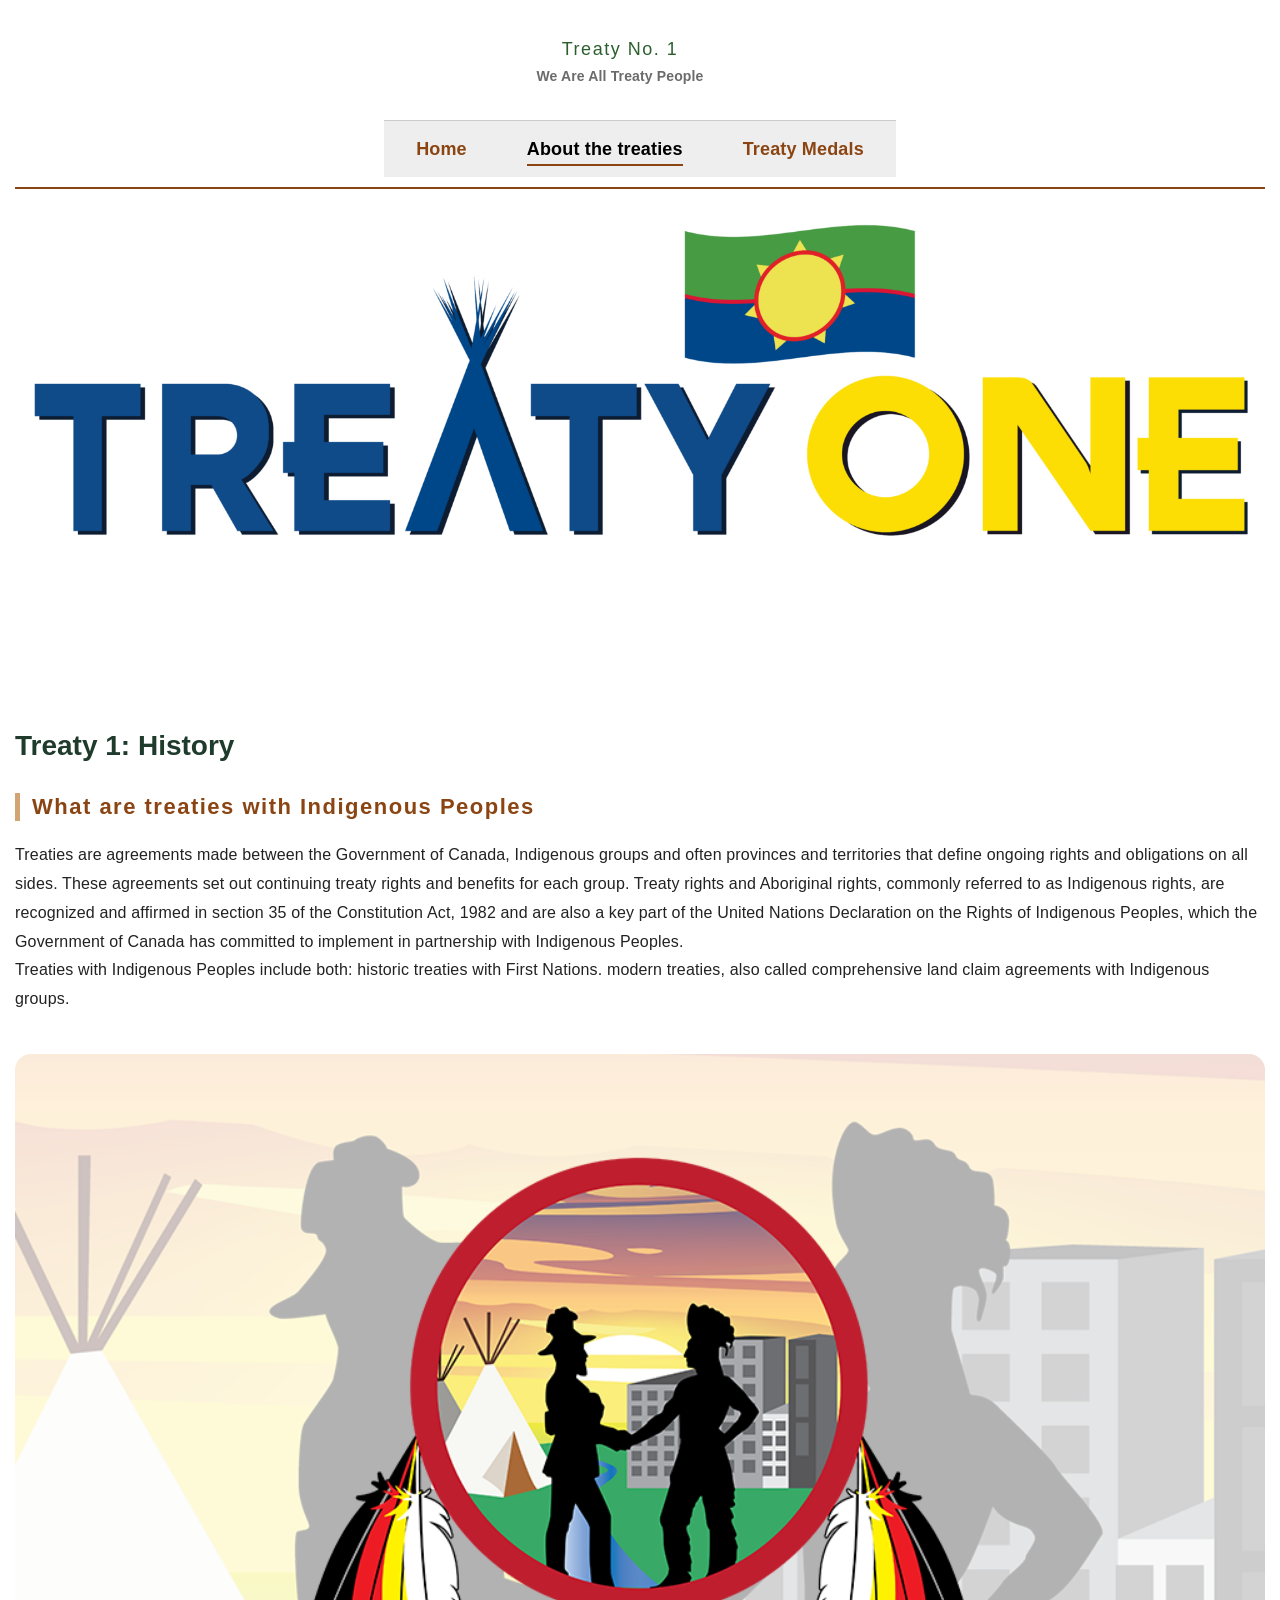
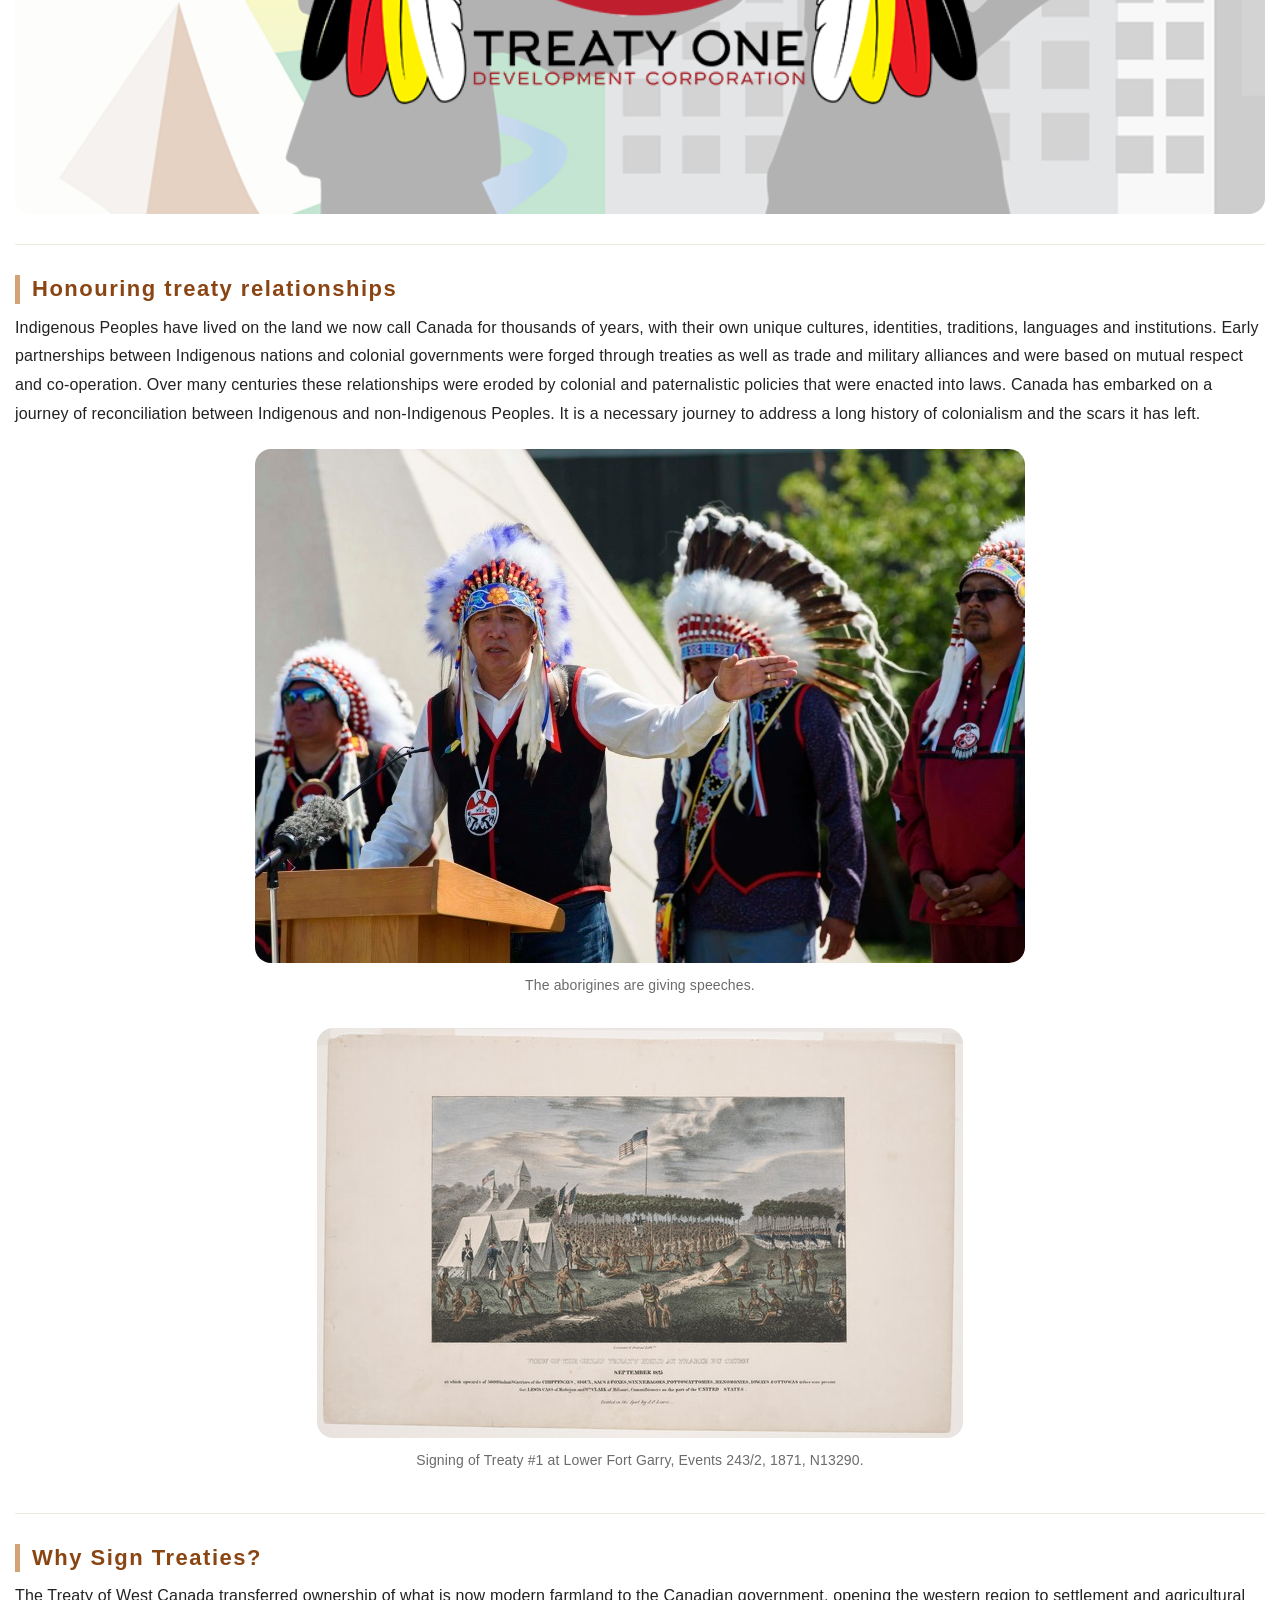
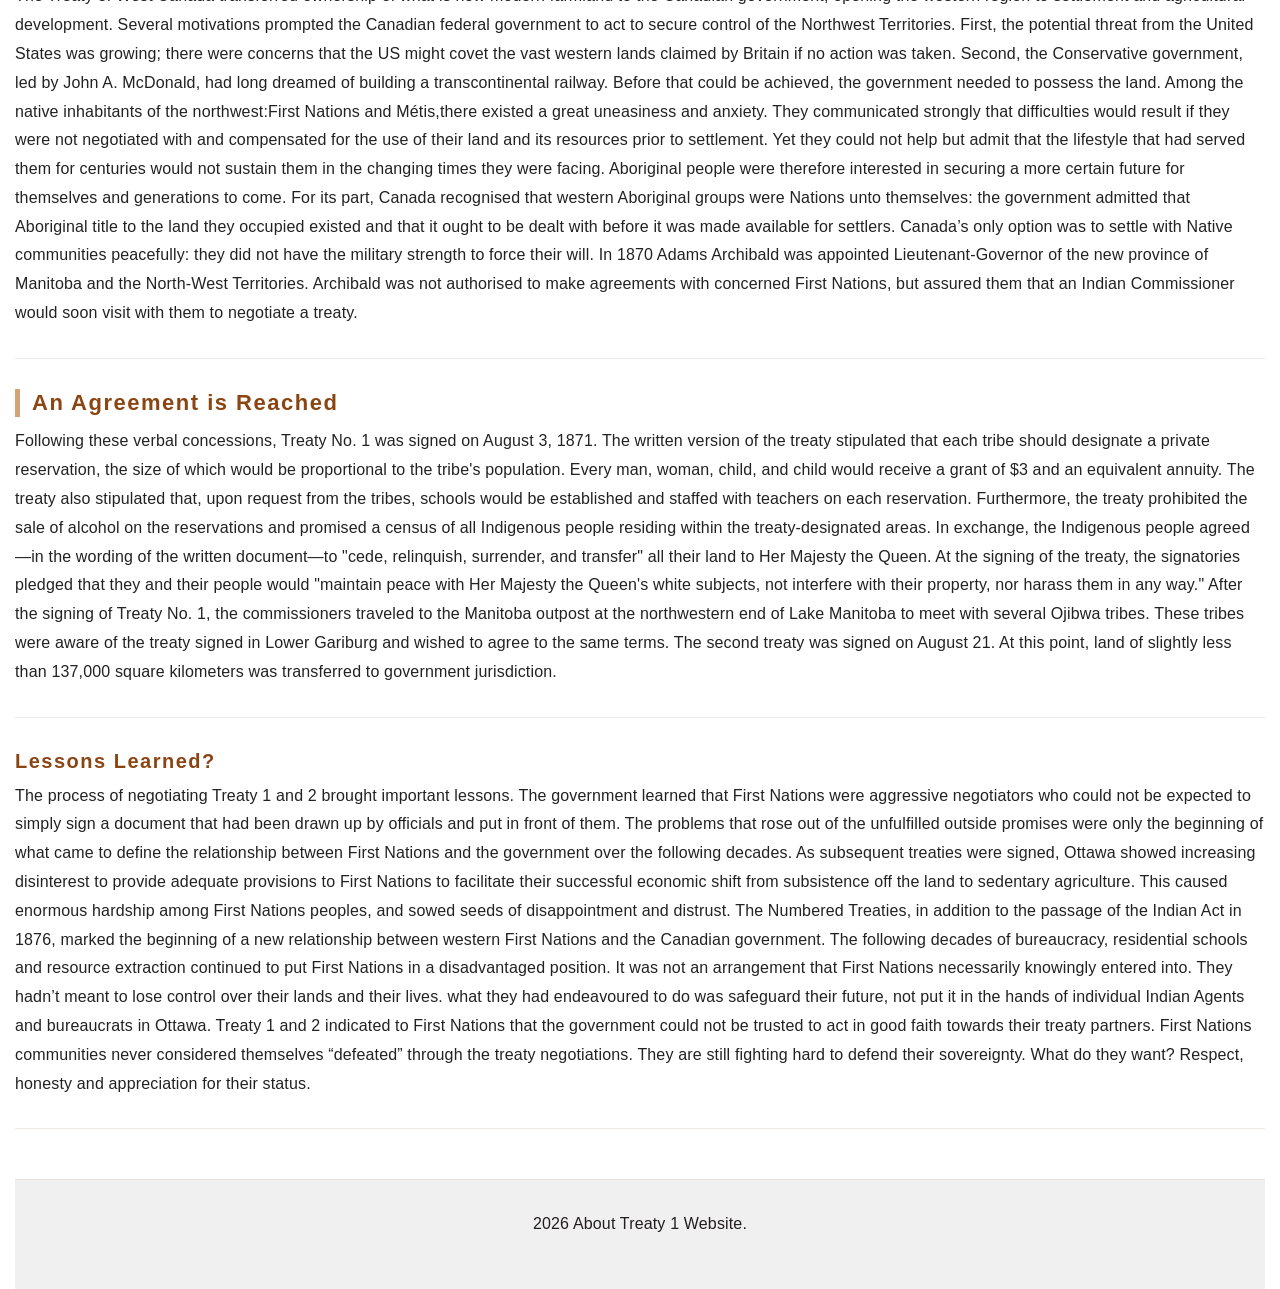
==== commit 0186bfd1: "1" ====
--- a/About treaties.html
+++ b/About treaties.html
@@ -18,7 +18,7 @@
     }
     </style>
 </head>
-<body>
+<body class="Treaties-page">
     <div class="w3-container w3-teal">
         <header>
             <div class="logo">
--- a/stylesheet/style.css
+++ b/stylesheet/style.css
@@ -62,7 +62,7 @@
 }
 
 
-main {
+.Treaty1-page  main {
   max-width: 1200px;
   margin: 30px auto;
   padding: 0 20px;
@@ -219,7 +219,7 @@
   color: #2C2C2C;
 }
 
-.w3-container {
+.Treaties-page.w3-container {
   max-width: 1200px;
   margin: 0 auto;
   padding: 0 2rem;
@@ -440,3 +440,184 @@
 
 
 
+
+
+
+
+
+
+
+
+
+
+
+
+body {
+    font-family: "Segoe UI", Arial, sans-serif;
+    background-color: #F9F9F9;
+    color: #222222;
+    margin: 0;
+    padding: 0;
+}
+
+header {
+    background-color: #FFFFFF;
+    text-align: center;
+    border-bottom: 2px solid #8B4513;
+}
+
+.header-container {
+    padding: 30px 0;
+}
+
+.header-container h1 {
+    margin: 0;
+    font-size: 2.5em;
+    color: #333;
+}
+
+.header-container p {
+    margin: 5px 0 0 0;
+    color: #666;
+    font-style: italic;
+}
+
+nav {
+    background-color: #EEEEEE;
+    border-top: 1px solid #CCC;
+}
+
+nav ul {
+    list-style: none;
+    margin: 0;
+    padding: 12px;
+    display: flex;
+    justify-content: center;
+}
+
+nav ul li {
+    margin: 0 20px;
+}
+
+nav a:link { 
+    color: #8B4513; 
+    text-decoration: none; 
+    font-weight: bold; 
+}
+
+nav a:visited { 
+    color: #5D2E0C; 
+}
+
+nav a:hover { 
+    color: #000; 
+    text-decoration: underline; 
+}
+
+nav a.active {
+    color: #000;
+    border-bottom: 2px solid #8B4513;
+}
+
+nav a:focus { 
+    outline: 3px solid #D4AF37; 
+}
+
+nav a:active { 
+    color: red; 
+}
+
+.Medal-page main {
+    max-width: 960px;
+    margin: 40px auto;
+    padding: 30px;
+    background-color: #FFFFFF;
+    -webkit-box-shadow: 0px 5px 15px rgba(0,0,0,0.1);
+    -moz-box-shadow: 0px 5px 15px rgba(0,0,0,0.1);
+    box-shadow: 0px 5px 15px rgba(0,0,0,0.1);
+}
+
+.intro-section {
+    margin-bottom: 40px;
+}
+
+.medal-container {
+    margin: 30px 0;
+}
+
+.medal-box {
+    text-align: center;
+    position: relative;
+    margin-bottom: 40px;
+}
+
+.medal-box img {
+    width: 350px;
+    border: 8px solid #E8E8E8;
+}
+
+.medal-row {
+    display: flex;
+    justify-content: space-between;
+    gap: 20px;
+    margin: 30px 0;
+}
+
+.medal-item {
+    flex: 1;
+    text-align: center;
+}
+
+.medal-item img {
+    width: 100%;
+    max-width: 250px;
+    height: auto;
+    border: 4px solid #E8E8E8;
+    background-color: white;
+    -webkit-transition: transform 0.3s;
+    -moz-transition: transform 0.3s;
+    transition: transform 0.3s;
+}
+
+.medal-item img:hover {
+    -webkit-transform: scale(1.05);
+    -moz-transform: scale(1.05);
+    transform: scale(1.05);
+}
+
+.image-caption {
+    font-style: italic;
+    color: #666;
+    margin-top: 10px;
+    font-size: 0.85em;
+    line-height: 1.4;
+}
+
+h2, h3 {
+    letter-spacing: 1.5px;
+    line-height: 1.3;
+    color: #8B4513;
+}
+
+p {
+    line-height: 1.8;
+    margin-bottom: 20px;
+}
+
+ul li {
+    line-height: 1.8;
+}
+
+footer {
+    text-align: center;
+    padding: 30px;
+    background-color: #F0F0F0;
+    margin-top: 50px;
+}
+
+@media (max-width: 768px) {
+    .medal-row {
+        flex-direction: column;
+        align-items: center;
+    }
+}
